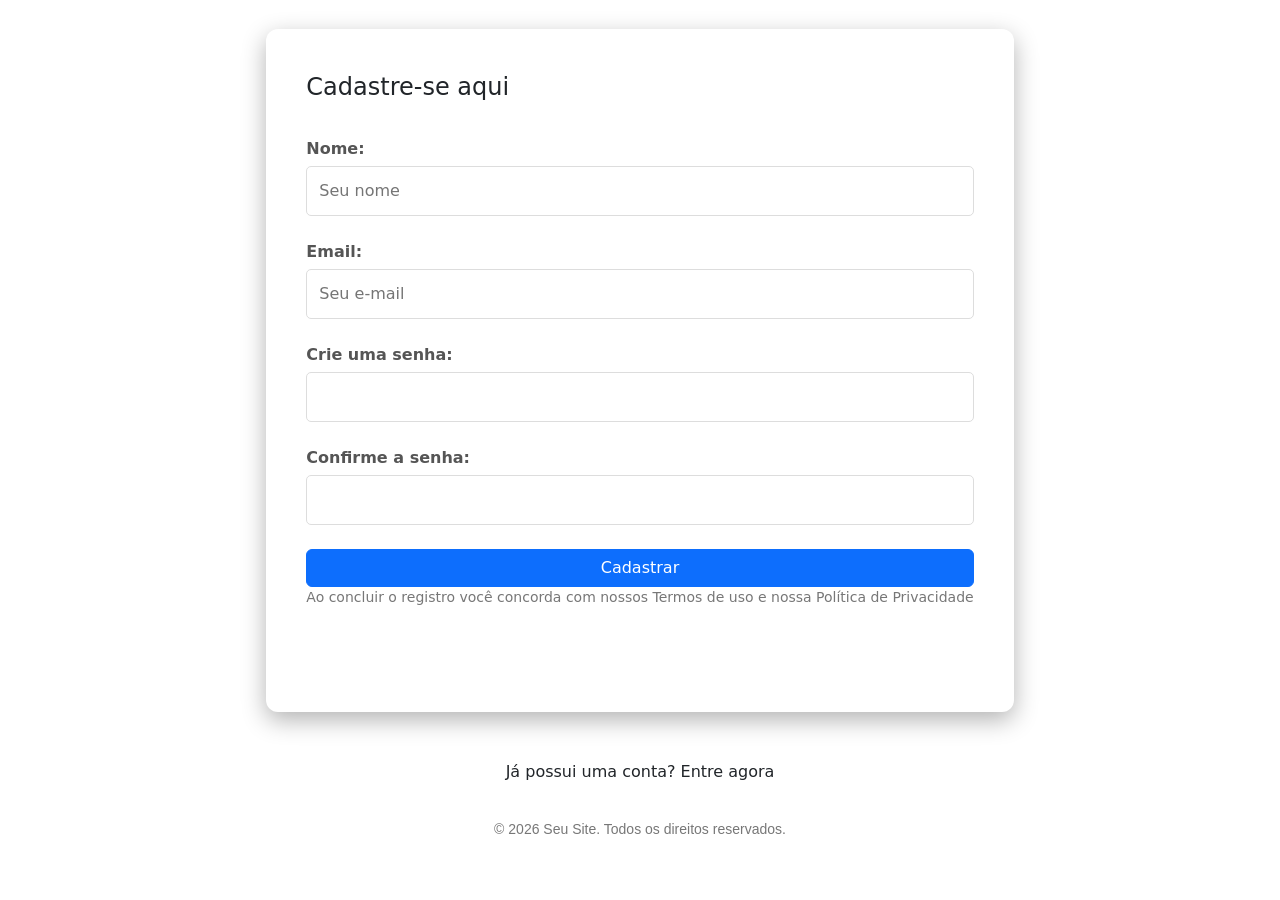
==== cadastro.html @ 3fd1b6d7 "iniciado" ====
<!DOCTYPE html>
<html lang="pt-br">

<head>
    <meta charset="UTF-8">
    <meta name="viewport" content="width=device-width, initial-scale=1.0">
    <title>Cadastro Aluno</title>
    <link rel="stylesheet" href="css/cadastro.css">
    <link href="https://cdn.jsdelivr.net/npm/bootstrap@5.3.8/dist/css/bootstrap.min.css" rel="stylesheet"
        integrity="sha384-sRIl4kxILFvY47J16cr9ZwB07vP4J8+LH7qKQnuqkuIAvNWLzeN8tE5YBujZqJLB" crossorigin="anonymous">
</head>

<body>

    <div class="central">
        <form class="formulario" action="cadastro.php" method="post" autocomplete="on">

            <legend>Cadastre-se aqui</legend> <br><br>
            <label for="isen">Nome: </label>
            <input type="text" placeholder="Seu nome" min="5" max="30" required><br><br>
            <label for="isen">Email: </label>
            <input type="email" placeholder="Seu e-mail" size="30" required><br><br>

            <label for="senha">Crie uma senha:</label>
            <input type="password" id="senha" name="senha" autocomplete="new-password" required> <br><br>

            <label for="confirma-senha">Confirme a senha:</label>
            <input type="password" id="confirma-senha" name="confirma-senha" autocomplete="new-password" required>
            <br><br>
            <button class="btn btn-primary" type="button">Cadastrar</button><br>
            <p>Ao concluir o registro você concorda com nossos Termos de uso e nossa Política de Privacidade</p>
    <br><br>  </form>

    
    </div><br><br>
    Já possui uma conta? Entre agora
    <footer class="rodape-site">
    <p>&copy; 2026 Seu Site. Todos os direitos reservados.</p>
</body>

</html>
---- css/cadastro.css ----
/* Centraliza o formulário na tela toda 
body {
  display: flex;
  justify-content: center;
  align-items: center;
  height: 100vh;
  background-color: #f4f7f6; 
  padding: 30px;
  border-radius: 8px;
  box-shadow: 0 4px 12px rgba(0, 0, 0, 0.15);
  width: 100%;
  max-width: 400px; Controla a largura máxima (deixa pequeno) */
html, body {
    height: 100%;
    margin: 0;
}
div{
    border-radius: 12px;
    box-sizing: border-box;
    box-shadow: 0 8px 24px rgba(0, 0, 0, 0.3);
    padding: 40px;
}
body {
    font-family: 'Segoe UI', Tahoma, Geneva, Verdana, sans-serif;
    background-color: #f4f7f6; /* Fundo cinza claro */
    display: flex;
    flex-direction: column;
    justify-content: center;
    align-items: center;
    height: 100vh;
    margin: 0;
}

/* Títulos e Textos */
h2 {
    color: #4a4a4a;
    margin-bottom: 10px;
}

p {
    color: #777;
    font-size: 14px;
    margin-bottom: 25px;
}

label {
    display: block;
    font-weight: bold;
    margin-bottom: 5px;
    color: #555;
}

input,
input[type="email"],
input[type="password"] {
    width: 100%;
    padding: 12px;
    border: 1px solid #ddd;
    border-radius: 5px;
    box-sizing: border-box; /* Garante que o padding não aumente o tamanho */
}

/* Botão Cadastrar */
button {
    width: 100%;
    padding: 12px;
    background-color: #4a55e9; /* Azul da imagem */
    color: white;
    border: none;
    border-radius: 5px;
    font-size: 16px;
    cursor: pointer;
    transition: background 0.3s;
}

button:hover {
    background-color: #4a54e1;
}

/* Link de Login */
footer{
    margin-top: 20px;
    font-size: 13px;
    color: #888;
}

.rodape-site {
 
  text-align: center;
  font-family: sans-serif;
  font-size: 14px;
  color: #666666;
  padding: 15px;
}
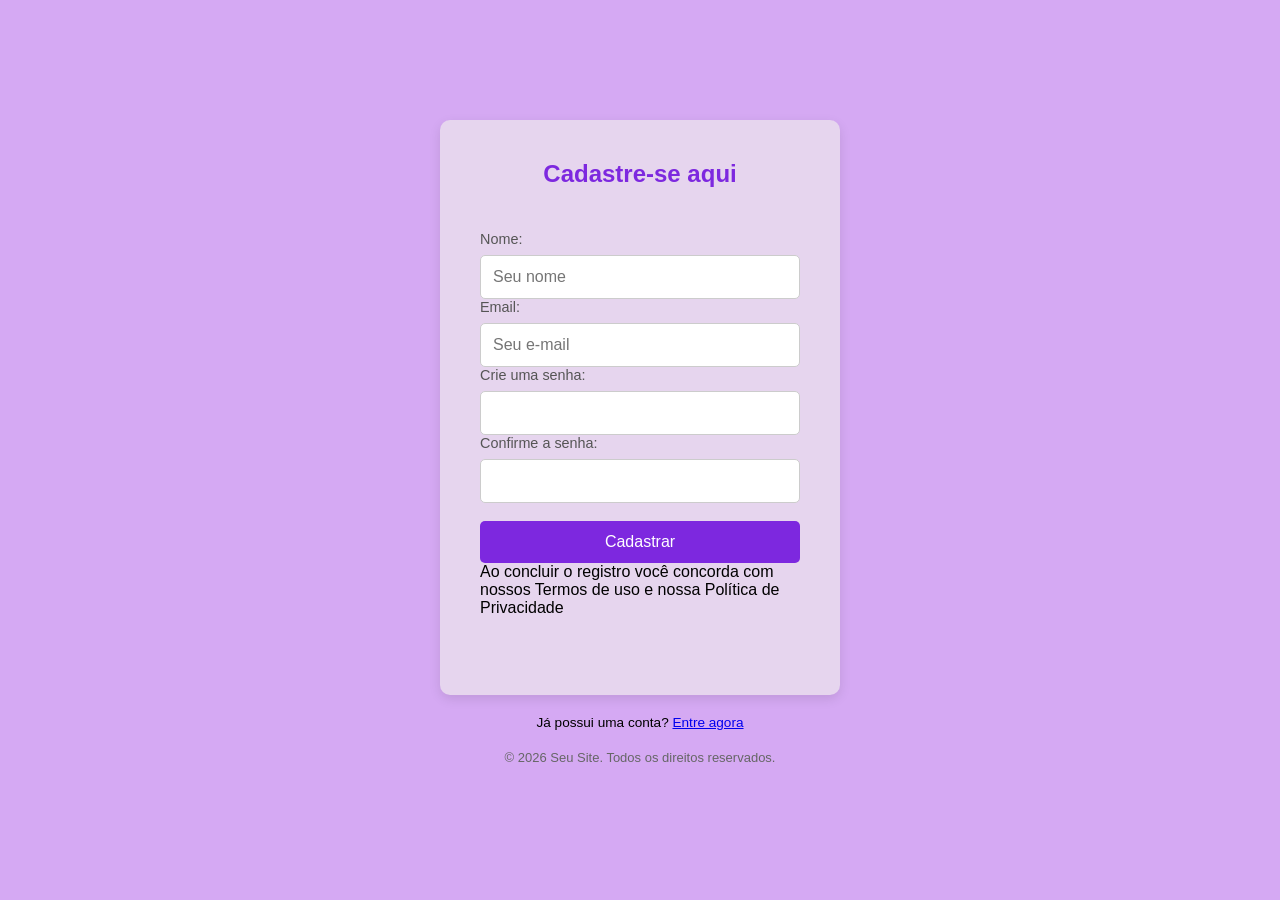
==== commit 6c591285: "resolvido" ====
--- a/cadastro.html
+++ b/cadastro.html
@@ -6,36 +6,34 @@
     <meta name="viewport" content="width=device-width, initial-scale=1.0">
     <title>Cadastro Aluno</title>
     <link rel="stylesheet" href="css/cadastro.css">
-    <link href="https://cdn.jsdelivr.net/npm/bootstrap@5.3.8/dist/css/bootstrap.min.css" rel="stylesheet"
-        integrity="sha384-sRIl4kxILFvY47J16cr9ZwB07vP4J8+LH7qKQnuqkuIAvNWLzeN8tE5YBujZqJLB" crossorigin="anonymous">
+    <!-- <link href="https://cdn.jsdelivr.net/npm/bootstrap@5.3.8/dist/css/bootstrap.min.css" rel="stylesheet"
+        integrity="sha384-sRIl4kxILFvY47J16cr9ZwB07vP4J8+LH7qKQnuqkuIAvNWLzeN8tE5YBujZqJLB" crossorigin="anonymous"> -->
 </head>
 
 <body>
+    <div class="cad">
+        <form class="input-group" action="cadastro.php" method="post" autocomplete="on">
 
-    <div class="central">
-        <form class="formulario" action="cadastro.php" method="post" autocomplete="on">
-
-            <legend>Cadastre-se aqui</legend> <br><br>
+            <h2>Cadastre-se aqui</h2><br>
             <label for="isen">Nome: </label>
-            <input type="text" placeholder="Seu nome" min="5" max="30" required><br><br>
+            <input type="text" placeholder="Seu nome" min="5" max="30" required><br>
             <label for="isen">Email: </label>
-            <input type="email" placeholder="Seu e-mail" size="30" required><br><br>
+            <input type="email" placeholder="Seu e-mail" size="30" required><br>
 
             <label for="senha">Crie uma senha:</label>
-            <input type="password" id="senha" name="senha" autocomplete="new-password" required> <br><br>
+            <input type="password" id="senha" name="senha" autocomplete="new-password" required> <br>
 
             <label for="confirma-senha">Confirme a senha:</label>
             <input type="password" id="confirma-senha" name="confirma-senha" autocomplete="new-password" required>
             <br><br>
             <button class="btn btn-primary" type="button">Cadastrar</button><br>
-            <p>Ao concluir o registro você concorda com nossos Termos de uso e nossa Política de Privacidade</p>
-    <br><br>  </form>
-
-    
-    </div><br><br>
-    Já possui uma conta? Entre agora
-    <footer class="rodape-site">
-    <p>&copy; 2026 Seu Site. Todos os direitos reservados.</p>
+            <p>Ao concluir o registro você concorda com nossos Termos de uso e nossa Política de Privacidade</p> <br>
+        </form>
+    </div>
+    <div class="registro-link">
+        Já possui uma conta? <a href="/login.php">Entre agora</a>
+        <footer class="rodape-site"> &copy; 2026 Seu Site. Todos os direitos reservados.</footer>
+    </div>
 </body>
 
 </html>
--- a/css/cadastro.css
+++ b/css/cadastro.css
@@ -10,10 +10,13 @@
   box-shadow: 0 4px 12px rgba(0, 0, 0, 0.15);
   width: 100%;
   max-width: 400px; Controla a largura máxima (deixa pequeno) */
+/* 
 html, body {
     height: 100%;
     margin: 0;
 }
+
+
 div{
     border-radius: 12px;
     box-sizing: border-box;
@@ -22,16 +25,16 @@
 }
 body {
     font-family: 'Segoe UI', Tahoma, Geneva, Verdana, sans-serif;
-    background-color: #f4f7f6; /* Fundo cinza claro */
+    background-color: #f4f7f6; 
     display: flex;
     flex-direction: column;
     justify-content: center;
     align-items: center;
     height: 100vh;
     margin: 0;
-}
+} 
 
-/* Títulos e Textos */
+/* Títulos e Textos 
 h2 {
     color: #4a4a4a;
     margin-bottom: 10px;
@@ -57,14 +60,14 @@
     padding: 12px;
     border: 1px solid #ddd;
     border-radius: 5px;
-    box-sizing: border-box; /* Garante que o padding não aumente o tamanho */
+    box-sizing: border-box; /* Garante que o padding não aumente o tamanho 
 }
 
-/* Botão Cadastrar */
+/* Botão Cadastrar *
 button {
     width: 100%;
     padding: 12px;
-    background-color: #4a55e9; /* Azul da imagem */
+    background-color: #4a55e9; /* Azul da imagem 
     color: white;
     border: none;
     border-radius: 5px;
@@ -76,19 +79,97 @@
 button:hover {
     background-color: #4a54e1;
 }
+ */
 
-/* Link de Login */
+* {
+    box-sizing: border-box;
+    margin: 0;
+    padding: 0;
+    font-family: 'Segoe UI', Tahoma, Geneva, Verdana, sans-serif;
+}
+body {
+    background-color: #d5a9f3;
+    display: flex;
+    flex-direction: column;
+    justify-content: center;
+    align-items: center;
+    height: 100vh;
+}
+
+.cad {
+    background-color: #e6d5ee;
+    padding: 40px;
+    border-radius: 10px;
+    box-shadow: 0 4px 12px rgba(0, 0, 0, 0.1);
+    width: 100%;
+    max-width: 400px;
+}
+
+h2 {
+    text-align: center;
+    color: #7d28df;
+    margin-bottom: 25px;
+}
+
+.input-group {
+    margin-bottom: 20px;
+}
+
+label {
+    display: block;
+    margin-bottom: 8px;
+    color: #555555;
+    font-size: 0.9em;
+}
+
+
+input {
+    width: 100%;
+    padding: 12px;
+    border: 1px solid #cccccc;
+    border-radius: 5px;
+    font-size: 1em;
+    outline: none;
+    transition: border-color 0.3s;
+}
+
+
+input:focus {
+    border-color: #db71f5;
+}
+
+
+button {
+    width: 100%;
+    padding: 12px;
+    background-color: #7d28df;
+    color: white;
+    border: none;
+    border-radius: 5px;
+    font-size: 1em;
+    cursor: pointer;
+    transition: background-color 0.3s;
+}
+
+button:hover {
+    background-color: #7d28df;
+}
+
+.registro-link {
+    text-align: center;
+    margin-top: 20px;
+    font-size: 0.85em;
+}
 footer{
-    margin-top: 20px;
-    font-size: 13px;
+    margin-top: 5px;
+    font-size: 10px;
     color: #888;
 }
 
 .rodape-site {
- 
   text-align: center;
   font-family: sans-serif;
-  font-size: 14px;
+  font-size: 13px;
   color: #666666;
   padding: 15px;
 }
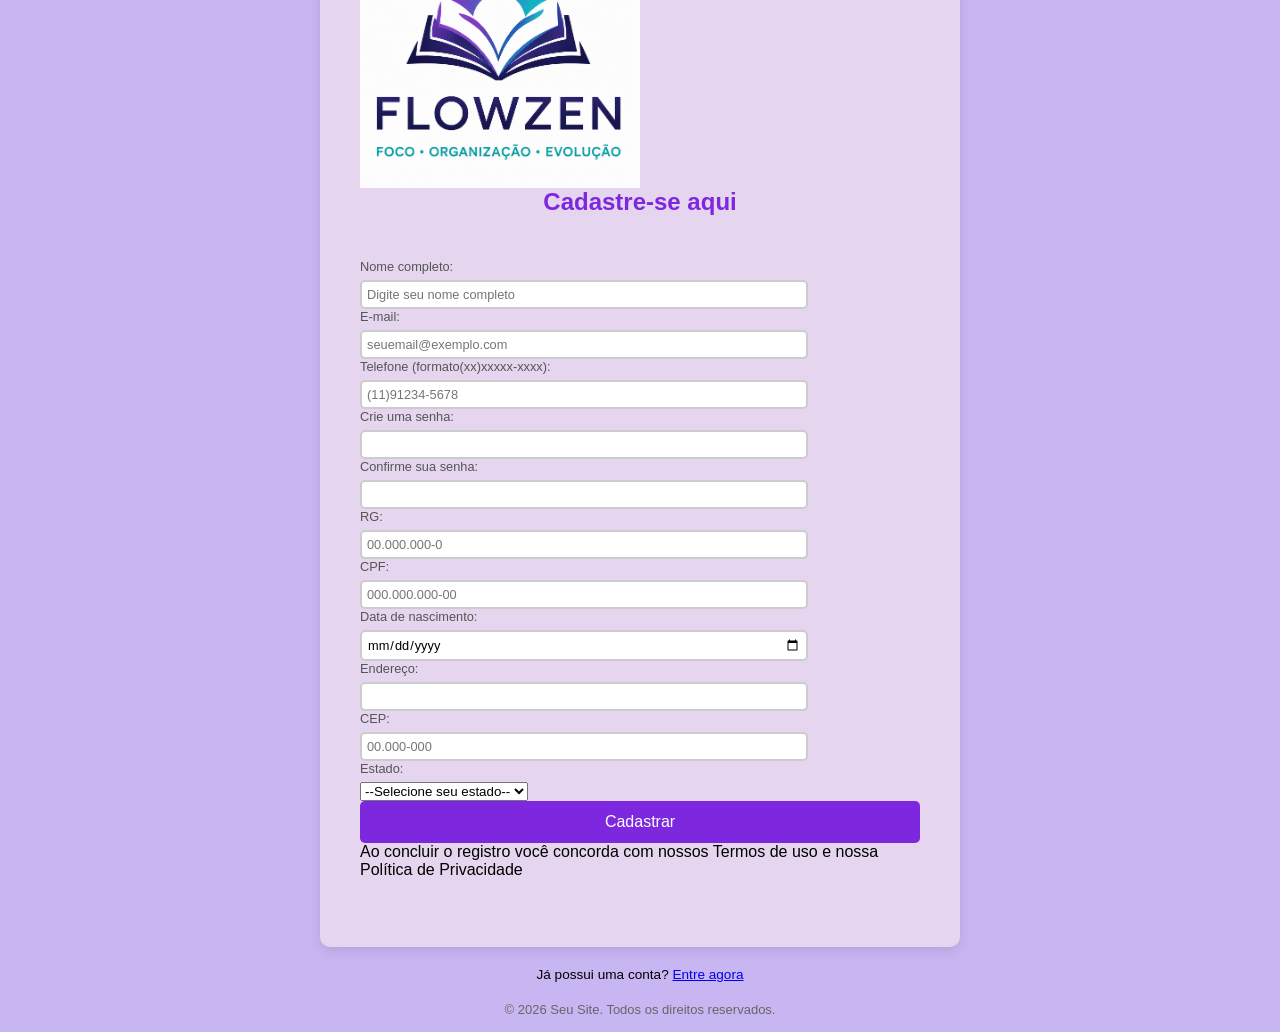
==== commit 28a71ab6: "iniciado" ====
--- a/cadastro.html
+++ b/cadastro.html
@@ -6,26 +6,76 @@
     <meta name="viewport" content="width=device-width, initial-scale=1.0">
     <title>Cadastro Aluno</title>
     <link rel="stylesheet" href="css/cadastro.css">
-    <!-- <link href="https://cdn.jsdelivr.net/npm/bootstrap@5.3.8/dist/css/bootstrap.min.css" rel="stylesheet"
-        integrity="sha384-sRIl4kxILFvY47J16cr9ZwB07vP4J8+LH7qKQnuqkuIAvNWLzeN8tE5YBujZqJLB" crossorigin="anonymous"> -->
+    
 </head>
 
 <body>
-    <div class="cad">
+    <div class="cad form-container">
         <form class="input-group" action="cadastro.php" method="post" autocomplete="on">
+            <div class="logo">
+                <img src="img/logotipo.jpeg" alt="logo">
+            </div>
+            <h2>Cadastre-se aqui</h2><br>
 
-            <h2>Cadastre-se aqui</h2><br>
-            <label for="isen">Nome: </label>
-            <input type="text" placeholder="Seu nome" min="5" max="30" required><br>
-            <label for="isen">Email: </label>
-            <input type="email" placeholder="Seu e-mail" size="30" required><br>
+            <label for="nome">Nome completo:</label>
+            <input type="text" id="nome" name="nome" minlength="5" maxlength="20" required
+                placeholder="Digite seu nome completo"> <br> 
+
+            <label for="email">E-mail:</label> 
+            <input type="email" id="email" name="email" autocomplete="email" required
+                placeholder="seuemail@exemplo.com"> <br>
+
+            <label for="itel">Telefone (formato(xx)xxxxx-xxxx):</label>
+            <input type="tel" name="tel" id="itel" autocomplete="tel" pattern="^\(\d{2}\)\d{4,5}-\d{4}$" required
+            placeholder="(11)91234-5678"> <br>
 
             <label for="senha">Crie uma senha:</label>
-            <input type="password" id="senha" name="senha" autocomplete="new-password" required> <br>
+            <input type="text" id="senha" name="senha" required> <br>
+            <label for="confirma-senha">Confirme sua senha:</label>
+            <input type="password" id="confirma-senha" name="confirma-senha" autocomplete="new-password" required><br>
 
-            <label for="confirma-senha">Confirme a senha:</label>
-            <input type="password" id="confirma-senha" name="confirma-senha" autocomplete="new-password" required>
-            <br><br>
+            <label for="rg">RG:</label>
+            <input type="text" id="rg" name="rg" placeholder="00.000.000-0" maxlength="12"/> 
+            <label for="cpf">CPF:</label>
+            <input type="text" id="cpf" name="cpf" placeholder="000.000.000-00" maxlength="14" inputmode="numeric"/> 
+            <label for="nascimento">Data de nascimento:</label>
+            <input type="date" id="nascimento" name="nascimento"/> <br>
+            <label for="endereço">Endereço:</label>
+            <input type="endereco" id="endereço" name="endereco"  size="83"required>
+            <label for="cep">CEP:</label>
+            <input type="number" id="cep" name="cep" required placeholder="00.000-000">
+            <label for="estado">Estado:</label>
+            <select name="estado" id="estado">
+                <option value="" selected>--Selecione seu estado--</option>
+                <option value="AC">Acre</option>
+                <option value="AL">Alagoas</option>
+                <option value="AP">Amapá</option>
+                <option value="AM">Amazonas</option>
+                <option value="BA">Bahia</option>
+                <option value="CE">Ceará</option>
+                <option value="DF">Distrito Federal</option>
+                <option value="ES">Espírito Santo</option>
+                <option value="GO">Goiás</option>
+                <option value="MA">Maranhão</option>
+                <option value="MT">Mato Grosso</option>
+                <option value="MS">Mato Grosso do Sul</option>
+                <option value="MG">Minas Gerais</option>
+                <option value="PA">Pará</option>
+                <option value="PB">Paraíba</option>
+                <option value="PR">Paraná</option>
+                <option value="PE">Pernambuco</option>
+                <option value="PI">Piauí</option>
+                <option value="RJ">Rio de Janeiro</option>
+                <option value="RN">Rio Grande do Norte</option>
+                <option value="RS">Rio Grande do Sul</option>
+                <option value="RO">Rondônia</option>
+                <option value="RR">Roraima</option>
+                <option value="SC">Santa Catarina</option>
+                <option value="SP">São Paulo</option>
+                <option value="SE">Sergipe</option>
+                <option value="TO">Tocantins</option>
+            </select><br>
+
             <button class="btn btn-primary" type="button">Cadastrar</button><br>
             <p>Ao concluir o registro você concorda com nossos Termos de uso e nossa Política de Privacidade</p> <br>
         </form>
--- a/css/cadastro.css
+++ b/css/cadastro.css
@@ -88,21 +88,39 @@
     font-family: 'Segoe UI', Tahoma, Geneva, Verdana, sans-serif;
 }
 body {
-    background-color: #d5a9f3;
-    display: flex;
+    background-color: #c8b6f3;
+    display: flex; 
     flex-direction: column;
     justify-content: center;
-    align-items: center;
+    align-items: center; 
     height: 100vh;
 }
+/* .form-container{
+    position: relative;
+    width: 500px;
+    padding: 80px 40px 40px;
+    background: white;
+    border-radius: 15px;
+    margin: 100px auto;
+}
+.logo{
+    position: absolute;
+    top: -60px;
+    left: 50%;
+    transform: translate(-50%); */
 
+.logo img{
+    width: 50%;
+    display: block;
+    /* border-radius: 15px 15px 0 0; */
+}
 .cad {
     background-color: #e6d5ee;
     padding: 40px;
     border-radius: 10px;
     box-shadow: 0 4px 12px rgba(0, 0, 0, 0.1);
-    width: 100%;
-    max-width: 400px;
+    width: 50%;
+    max-width: 750px;
 }
 
 h2 {
@@ -111,32 +129,32 @@
     margin-bottom: 25px;
 }
 
-.input-group {
-    margin-bottom: 20px;
-}
+ .input-group {
+    margin-bottom: 10px;
+}  
 
 label {
     display: block;
-    margin-bottom: 8px;
+    margin-bottom: 6px;
     color: #555555;
-    font-size: 0.9em;
-}
+    font-size: 0.8em;
+} 
 
 
 input {
-    width: 100%;
-    padding: 12px;
-    border: 1px solid #cccccc;
+    width: 80%;  
+    padding: 5px;  
+    border: 2px solid #cccccc;
     border-radius: 5px;
-    font-size: 1em;
+    font-size: 0.8em;  
     outline: none;
     transition: border-color 0.3s;
-}
+}  
 
 
-input:focus {
+/* input:focus {
     border-color: #db71f5;
-}
+} */
 
 
 button {
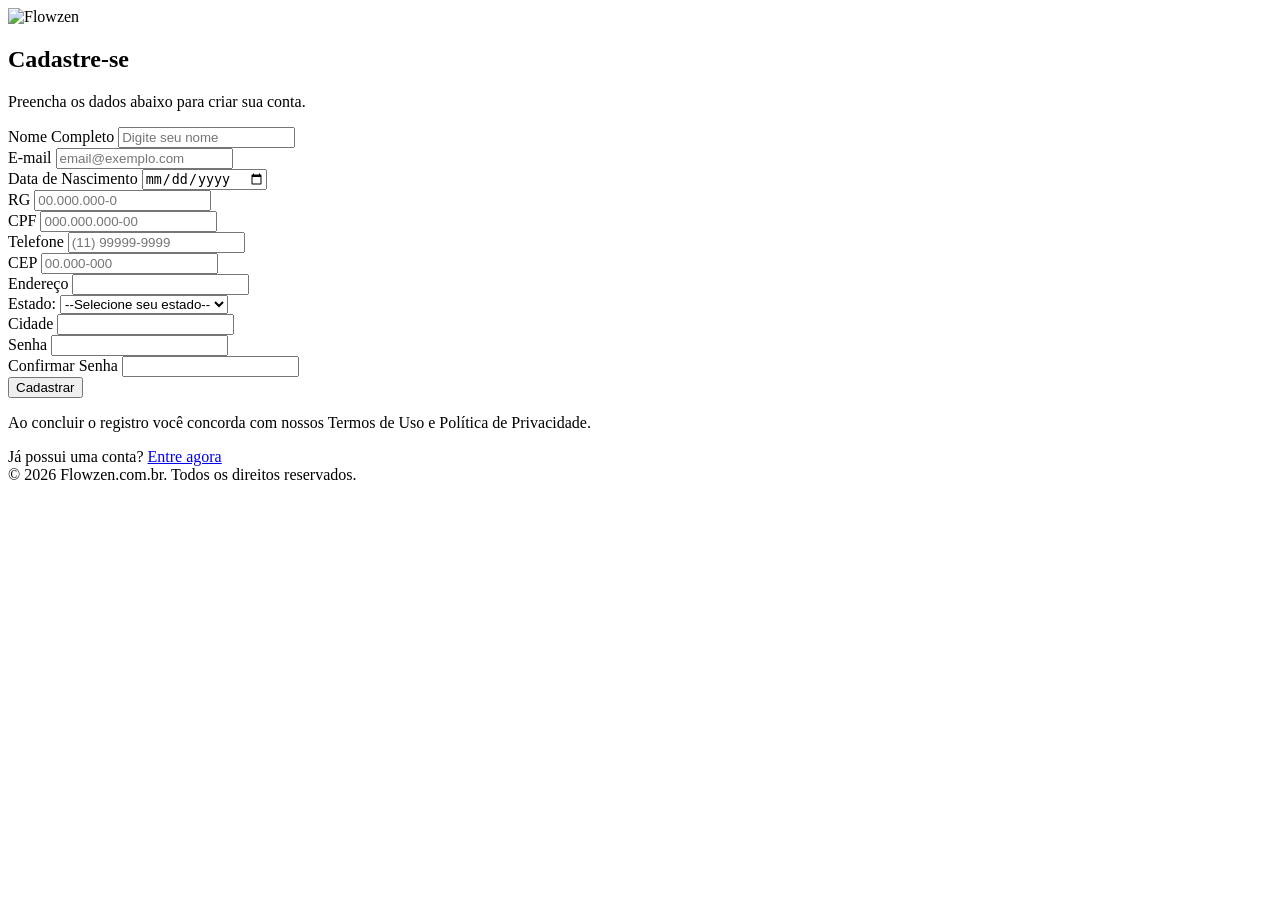
==== commit 4fdcac61: "2.0" ====
--- a/cadastro.html
+++ b/cadastro.html
@@ -1,89 +1,131 @@
 <!DOCTYPE html>
-<html lang="pt-br">
-
+<html lang="pt-BR">
 <head>
     <meta charset="UTF-8">
     <meta name="viewport" content="width=device-width, initial-scale=1.0">
-    <title>Cadastro Aluno</title>
-    <link rel="stylesheet" href="css/cadastro.css">
-    
+    <title>Cadastro - Flowzen</title>
+    <link rel="stylesheet" href="cadastro.css">
 </head>
+<body>
 
-<body>
-    <div class="cad form-container">
-        <form class="input-group" action="cadastro.php" method="post" autocomplete="on">
-            <div class="logo">
-                <img src="img/logotipo.jpeg" alt="logo">
-            </div>
-            <h2>Cadastre-se aqui</h2><br>
+    <div class="container">
+            <div class="card">
+            <header class="logo-area">
+            <img src="logo-removed.jpeg" alt="Flowzen">
+            <h2>Cadastre-se</h2>
+            <p>Preencha os dados abaixo para criar sua conta.</p>
+            </header>
+            <form class="input-group" action="cadastro.php" method="post" autocomplete="on">
 
-            <label for="nome">Nome completo:</label>
-            <input type="text" id="nome" name="nome" minlength="5" maxlength="20" required
-                placeholder="Digite seu nome completo"> <br> 
+                <div class="campo">
+                    <label for="nome">Nome Completo</label>
+                    <input type="text" id="nome" name="nome" required placeholder="Digite seu nome">
+                </div>
 
-            <label for="email">E-mail:</label> 
-            <input type="email" id="email" name="email" autocomplete="email" required
-                placeholder="seuemail@exemplo.com"> <br>
+                <div class="grid">
+                    <div class="campo">
+                        <label for="email">E-mail</label>
+                        <input type="email" id="email" name="email" autocomplete="email" required placeholder="email@exemplo.com">
+                </div>
 
-            <label for="itel">Telefone (formato(xx)xxxxx-xxxx):</label>
-            <input type="tel" name="tel" id="itel" autocomplete="tel" pattern="^\(\d{2}\)\d{4,5}-\d{4}$" required
-            placeholder="(11)91234-5678"> <br>
+                    <div class="campo">
+                        <label for="nascimento">Data de Nascimento</label>
+                        <input type="date" id="nascimento" name="nascimento" required>
+                    </div>
+                </div>
+                <div class="grid">
+                    <div class="campo">
+                        <label for="rg">RG</label>
+                        <input type="text" id="rg" name="rg" placeholder="00.000.000-0" maxlength="12" required>
+                    </div>
 
-            <label for="senha">Crie uma senha:</label>
-            <input type="text" id="senha" name="senha" required> <br>
-            <label for="confirma-senha">Confirme sua senha:</label>
-            <input type="password" id="confirma-senha" name="confirma-senha" autocomplete="new-password" required><br>
+                    <div class="campo">
+                        <label for="cpf">CPF</label>
+                        <input type="text" id="cpf" name="cpf" placeholder="000.000.000-00" maxlength="14" inputmode="numeric" required>
+                    </div>
+                </div>
 
-            <label for="rg">RG:</label>
-            <input type="text" id="rg" name="rg" placeholder="00.000.000-0" maxlength="12"/> 
-            <label for="cpf">CPF:</label>
-            <input type="text" id="cpf" name="cpf" placeholder="000.000.000-00" maxlength="14" inputmode="numeric"/> 
-            <label for="nascimento">Data de nascimento:</label>
-            <input type="date" id="nascimento" name="nascimento"/> <br>
-            <label for="endereço">Endereço:</label>
-            <input type="endereco" id="endereço" name="endereco"  size="83"required>
-            <label for="cep">CEP:</label>
-            <input type="number" id="cep" name="cep" required placeholder="00.000-000">
-            <label for="estado">Estado:</label>
-            <select name="estado" id="estado">
-                <option value="" selected>--Selecione seu estado--</option>
-                <option value="AC">Acre</option>
-                <option value="AL">Alagoas</option>
-                <option value="AP">Amapá</option>
-                <option value="AM">Amazonas</option>
-                <option value="BA">Bahia</option>
-                <option value="CE">Ceará</option>
-                <option value="DF">Distrito Federal</option>
-                <option value="ES">Espírito Santo</option>
-                <option value="GO">Goiás</option>
-                <option value="MA">Maranhão</option>
-                <option value="MT">Mato Grosso</option>
-                <option value="MS">Mato Grosso do Sul</option>
-                <option value="MG">Minas Gerais</option>
-                <option value="PA">Pará</option>
-                <option value="PB">Paraíba</option>
-                <option value="PR">Paraná</option>
-                <option value="PE">Pernambuco</option>
-                <option value="PI">Piauí</option>
-                <option value="RJ">Rio de Janeiro</option>
-                <option value="RN">Rio Grande do Norte</option>
-                <option value="RS">Rio Grande do Sul</option>
-                <option value="RO">Rondônia</option>
-                <option value="RR">Roraima</option>
-                <option value="SC">Santa Catarina</option>
-                <option value="SP">São Paulo</option>
-                <option value="SE">Sergipe</option>
-                <option value="TO">Tocantins</option>
-            </select><br>
+                <div class="grid">
+                    <div class="campo">
+                        <label for="tel">Telefone</label>
+                        <input type="tel" name="tel" id="tel" autocomplete="tel" pattern="^\(\d{2}\)\d{4,5}-\d{4}$" required placeholder="(11) 99999-9999">
+                    </div>
 
-            <button class="btn btn-primary" type="button">Cadastrar</button><br>
-            <p>Ao concluir o registro você concorda com nossos Termos de uso e nossa Política de Privacidade</p> <br>
-        </form>
-    </div>
-    <div class="registro-link">
+                    <div class="campo">
+                        <label for="cep">CEP</label>
+                        <input type="text" id="cep" name="cep" placeholder="00.000-000" required>
+                    </div>
+                </div>
+
+                    <div class="campo">
+                        <label for="endereco">Endereço</label>
+                        <input type="text" id="endereco" name="endereco" required>
+                    </div>
+
+                <div class="grid">
+                    <div class="campo">
+                       <label for="estado">Estado:</label>
+                          <select name="estado" id="estado">
+                          <option value="" selected>--Selecione seu estado--</option>
+                          <option value="AC">Acre</option>
+                          <option value="AL">Alagoas</option>
+                          <option value="AP">Amapá</option>
+                          <option value="AM">Amazonas</option>
+                          <option value="BA">Bahia</option>
+                          <option value="CE">Ceará</option>
+                          <option value="DF">Distrito Federal</option>
+                          <option value="ES">Espírito Santo</option>
+                          <option value="GO">Goiás</option>
+                          <option value="MA">Maranhão</option>
+                          <option value="MT">Mato Grosso</option>
+                          <option value="MS">Mato Grosso do Sul</option>
+                          <option value="MG">Minas Gerais</option>
+                          <option value="PA">Pará</option>
+                          <option value="PB">Paraíba</option>
+                          <option value="PR">Paraná</option>
+                          <option value="PE">Pernambuco</option>
+                          <option value="PI">Piauí</option>
+                          <option value="RJ">Rio de Janeiro</option>
+                          <option value="RN">Rio Grande do Norte</option>
+                          <option value="RS">Rio Grande do Sul</option>
+                          <option value="RO">Rondônia</option>
+                          <option value="RR">Roraima</option>
+                          <option value="SC">Santa Catarina</option>
+                          <option value="SP">São Paulo</option>
+                          <option value="SE">Sergipe</option>
+                          <option value="TO">Tocantins</option>
+                          </select>
+                    </div>
+
+                    <div class="campo">
+                        <label for="cidade">Cidade</label>
+                        <input type="text" id="cidade" name="cidade" required>
+                    </div>
+                </div>
+
+                <div class="grid">
+                    <div class="campo">
+                        <label for="senha">Senha</label>
+                        <input type="password" id="senha" name="senha" required>
+                    </div>
+
+                    <div class="campo">
+                        <label for="confirma-senha">Confirmar Senha</label>
+                        <input type="password" id="confirma-senha" name="confirma-senha" autocomplete="new-password" required>
+                    </div>
+                </div>
+                <button type="submit">Cadastrar</button>
+
+                <p class="termos">
+                    Ao concluir o registro você concorda com nossos Termos de Uso e Política de Privacidade.
+                </p>
+            </form>
+        </div>
+        <div class="registro-link">
         Já possui uma conta? <a href="/login.php">Entre agora</a>
-        <footer class="rodape-site"> &copy; 2026 Seu Site. Todos os direitos reservados.</footer>
-    </div>
+        </div>
+        <footer class="rodape-site"> &copy; 2026 Flowzen.com.br. Todos os direitos reservados.</footer>
+
+</div>
 </body>
-
 </html>
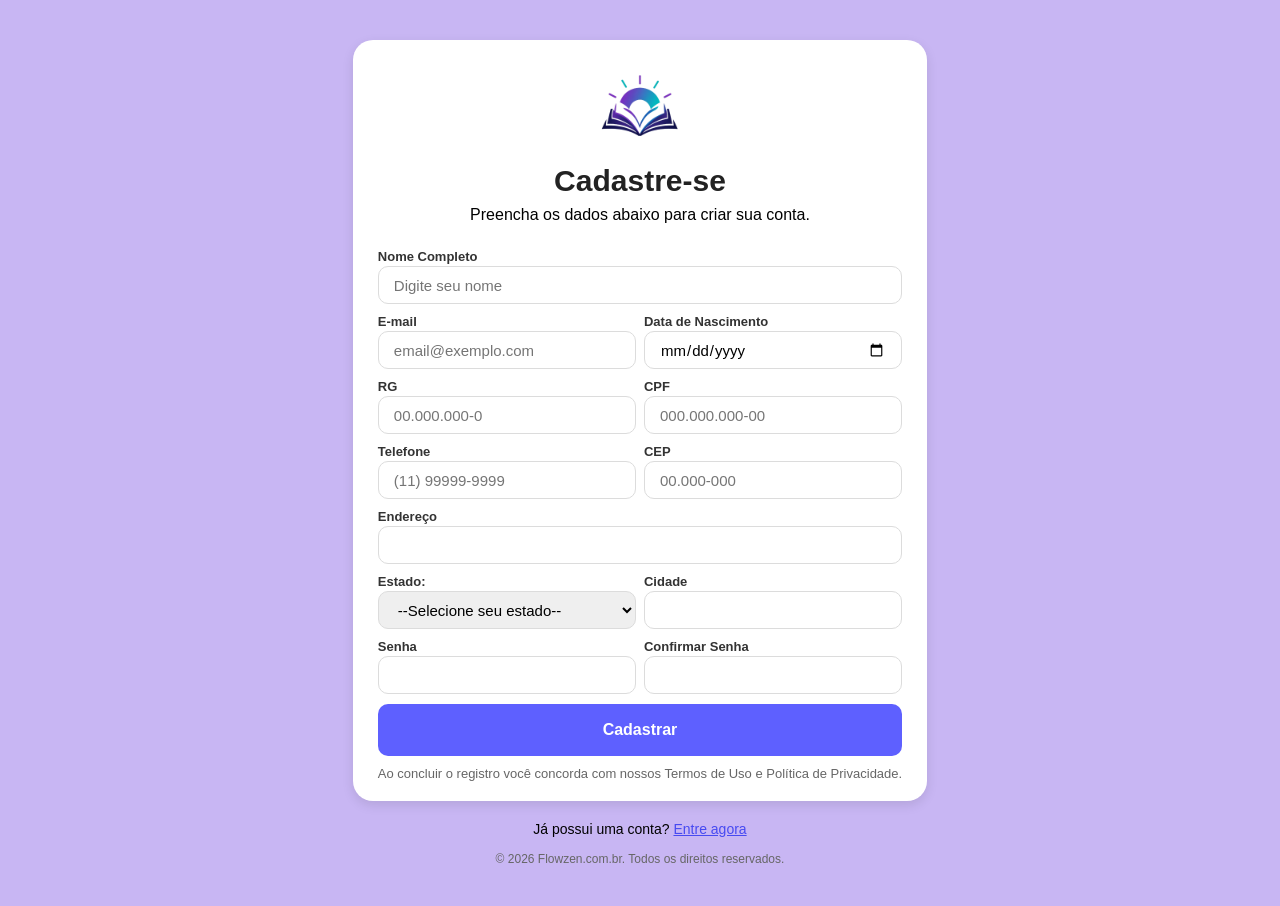
==== commit 1e184f7c: "2.1" ====
--- a/cadastro.html
+++ b/cadastro.html
@@ -4,14 +4,14 @@
     <meta charset="UTF-8">
     <meta name="viewport" content="width=device-width, initial-scale=1.0">
     <title>Cadastro - Flowzen</title>
-    <link rel="stylesheet" href="cadastro.css">
+    <link rel="stylesheet" href="css/cadastro.css">
 </head>
 <body>
 
     <div class="container">
             <div class="card">
             <header class="logo-area">
-            <img src="logo-removed.jpeg" alt="Flowzen">
+            <img src="img/logo-removed.jpeg" alt="Flowzen">
             <h2>Cadastre-se</h2>
             <p>Preencha os dados abaixo para criar sua conta.</p>
             </header>
--- a/css/cadastro.css
+++ b/css/cadastro.css
@@ -0,0 +1,135 @@
+* { 
+    box-sizing: border-box; 
+    margin: 0; 
+    padding: 0; 
+    font-family: 'Segoe UI', Tahoma, Geneva, Verdana, sans-serif; 
+} 
+
+body{
+    min-height:100vh;
+    display:flex;
+    justify-content:center;
+    align-items:center;
+    background-color: #c8b6f3;
+    padding:40px 20px;
+}
+
+.container{
+    width:100%;
+    max-width:650px;
+    display:flex;
+    flex-direction:column;
+    align-items:center;
+}
+
+.logo-area{
+  text-align:center;
+    margin-bottom:25px;
+
+}
+.logo-area img{
+    width:100px;
+    max-width:80%;
+}
+
+.card{
+    background:#fff;
+    padding:20px 25px;
+    border-radius:20px;
+    box-shadow: 0 4px 12px rgba(0, 0, 0, 0.1); 
+
+}
+
+.card h2{
+    text-align: center;
+    font-size:30px;
+    margin-bottom:8px;
+    color:#222;
+}
+
+form{
+    display:flex;
+    flex-direction:column;
+    gap: 10px;
+}
+
+.grid{
+    display:grid;
+    grid-template-columns:1fr 1fr;
+    gap: 8px;
+}
+
+.campo{
+    display:flex;
+    flex-direction:column;
+}
+
+.campo label{
+    margin-bottom:2px;
+    font-size: 13px;
+    font-weight:600;
+    color:#333;
+}
+
+.campo input,
+.campo select{
+    height:38px;
+    border:1px solid #dcdcdc;
+    border-radius:10px;
+    padding:0 15px;
+    font-size:15px;
+    transition:.3s;
+}
+
+.campo input:focus,
+.campo select:focus{
+    outline:none;
+    border-color:#5e60ff;
+}
+
+button{
+    height:52px;
+    border:none;
+    border-radius:10px;
+    background:#5e60ff;
+    color:#fff;
+    font-size:16px;
+    font-weight:600;
+    cursor:pointer;
+    transition:.3s;
+}
+.termos{
+    text-align:center;
+    font-size:13px;
+    color:#666;
+}
+.registro-link {
+    margin-top:20px;
+    text-align:center;
+    font-size:14px;
+}
+footer{
+    margin-top: 5px;
+    font-size: 10px;
+    color: #888;
+}
+
+a{
+    color: #474af1;
+}
+.rodape-site {
+   
+   margin-top:15px;
+    text-align:center;
+    font-size:12px;
+    color:#666;
+}
+@media (max-width: 600px){ /* para telas menores (celular) */
+    .grid{
+        grid-template-columns:1fr;
+    }
+
+    .card{
+        padding:25px;
+    }
+ } 
